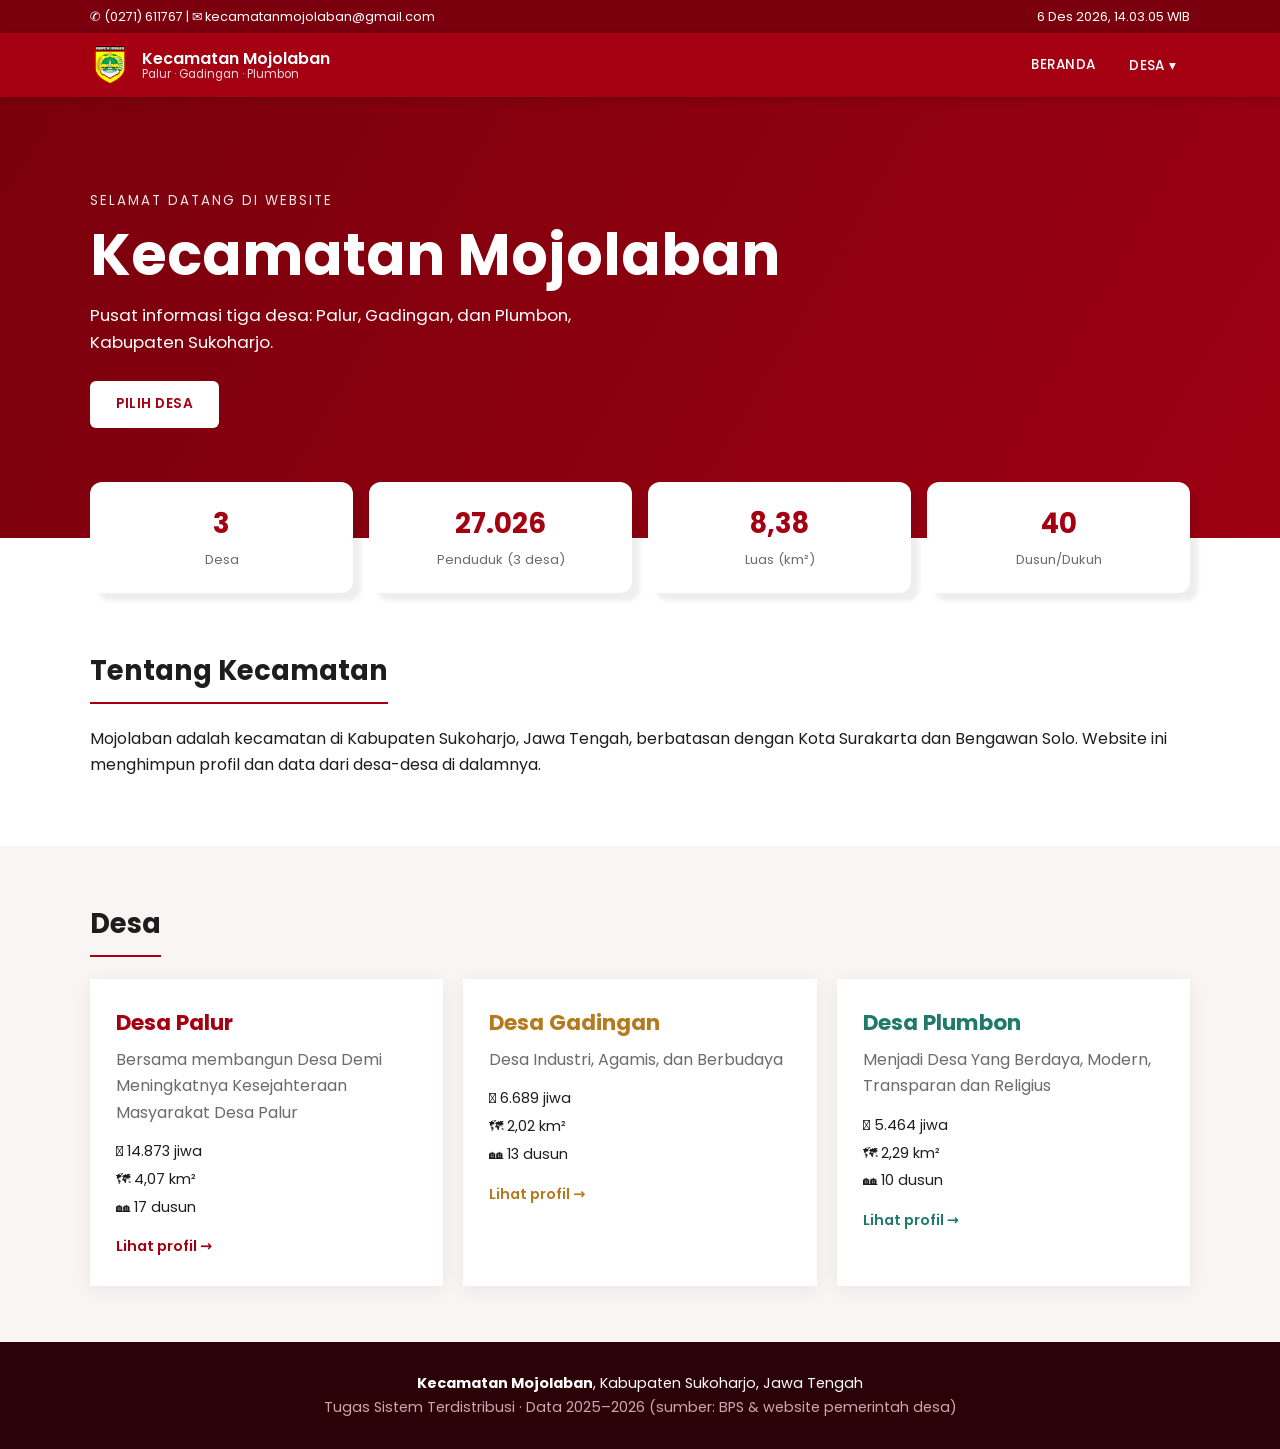
==== desa.html @ d23b4c16 "gajadi wordpress" ====
<!DOCTYPE html>
<html lang="id">
<head>
  <meta charset="UTF-8"><meta name="viewport" content="width=device-width, initial-scale=1">
  <title>Desa · Kecamatan Mojolaban</title>
  <link rel="preconnect" href="https://fonts.googleapis.com">
  <link href="https://fonts.googleapis.com/css2?family=Poppins:wght@400;500;600;700&display=swap" rel="stylesheet">
  <link rel="stylesheet" href="style.css">
</head>
<body>
  <main id="desa-root"></main>
  <script src="data.js"></script>
  <script src="app.js"></script>
</body>
</html>
---- style.css ----
:root{--m:#A50012;--md:#7A000D;--ml:#FBEAEC;--acc:#A50012;--ink:#1d1d1d;--mut:#6b6b6b;--line:#ead9dc}
*{box-sizing:border-box;margin:0;padding:0}
html{scroll-behavior:smooth;scroll-padding-top:130px}
body{font-family:Poppins,system-ui,sans-serif;color:var(--ink);line-height:1.65}
a{color:inherit;text-decoration:none}
.wrap{max-width:1140px;margin:auto;padding:0 20px}
.mut{color:var(--mut)}.small{font-size:.85rem}

/* top & nav */
.topbar{background:var(--md);color:#fff;font-size:.8rem;padding:6px 0}
.topbar .wrap{display:flex;justify-content:space-between;gap:12px;flex-wrap:wrap}
.nav{background:var(--m);color:#fff;position:sticky;top:0;z-index:50;box-shadow:0 2px 8px #0003}
.navin{display:flex;align-items:center;justify-content:space-between;min-height:64px}
.brand{display:flex;align-items:center;gap:12px;font-weight:600;line-height:1.2}
.brand small{display:block;font-weight:400;font-size:.72rem;opacity:.85}
.logo img{width:40px;height:40px;color:var(--m);display:grid;place-items:center;font-weight:700}
#menu{display:flex;gap:6px;align-items:center}
#menu>a,.dd>a{padding:10px 14px;font-weight:500;font-size:.85rem;text-transform:uppercase;letter-spacing:.3px;border-radius:6px}
#menu a:hover{background:#ffffff22}
.dd{position:relative}
.ddm{display:none;position:absolute;top:100%;left:0;background:#fff;color:var(--ink);min-width:190px;border-radius:8px;overflow:hidden;box-shadow:0 8px 20px #0003}
.dd:hover .ddm{display:block}
.ddm a{display:block;padding:10px 16px;font-size:.9rem}.ddm a:hover{background:var(--ml);color:var(--m)}
.burger{display:none;background:none;border:0;color:#fff;font-size:1.6rem;cursor:pointer}

/* hero & banner */
.hero{background:linear-gradient(120deg,#7A000Dee,#A50012cc),#7A000D;color:#fff;padding:90px 0 110px}
.hero small{letter-spacing:2px;opacity:.9}
.hero h1{font-size:clamp(2.2rem,6vw,3.6rem);line-height:1.15;margin:8px 0 14px}
.hero p{max-width:560px;margin-bottom:24px;font-size:1.05rem}
.btn{display:inline-block;background:#fff;color:var(--m);padding:12px 26px;border-radius:6px;font-weight:600;font-size:.85rem;letter-spacing:.5px;text-transform:uppercase}
.banner{background:linear-gradient(120deg,#7A000D,var(--acc));color:#fff;padding:54px 0;text-align:center}
.banner h1{font-size:clamp(1.8rem,5vw,2.8rem);text-transform:uppercase}
.crumb{opacity:.9;margin-top:6px;font-size:.9rem}

/* sections */
.sec{padding:56px 0}.alt{background:#faf5f5}
.sec h2{font-size:1.7rem;margin-bottom:22px;padding-bottom:10px;position:relative;
  width:fit-content;max-width:100%}
.sec h2::after{content:"";position:absolute;left:0;bottom:0;width:100%;height:2px;background:var(--acc)}
.sec h3{margin:26px 0 10px;font-size:1.1rem}
.sec p{margin-bottom:12px}
.grid4{display:grid;grid-template-columns:repeat(auto-fit,minmax(190px,1fr));gap:16px}
.grid3{display:grid;grid-template-columns:repeat(auto-fit,minmax(290px,1fr));gap:20px}
.pull{margin-top:-56px;position:relative}
.stat{background:#fff;border-radius:12px;padding:20px;text-align:center;box-shadow:8px 8px 4px #0001;}
.stat b{display:block;font-size:1.7rem;color:var(--acc)}.stat span{font-size:.82rem;color:var(--mut)}

/* cards */
.dcard{background:#fff;padding:26px;box-shadow:0 4px 18px #0001;transition:.2s;display:block}
.dcard:hover{transform:translateY(-4px);box-shadow:0 10px 26px #0002}
.dcard h3{margin:0 0 6px;color:var(--acc);font-size:1.35rem}
.dcard ul{list-style:none;margin:14px 0;display:grid;gap:4px;font-size:.9rem}
.go{color:var(--acc);font-weight:600;font-size:.9rem}
.bcard{background:#fff;border:1px solid var(--line);border-radius:12px;padding:20px;text-align:center}
.bcard .ic{font-size:2rem}.bcard h4{font-size:.95rem;margin-top:6px}.bcard.dim{opacity:.75}.bcard small{color:var(--mut)}

/* under construction */
.uc{border:2px dashed #d8b9be;background:#fff8f8;border-radius:12px;padding:28px;text-align:center;color:var(--mut);margin:10px 0}
.uc span{font-size:2rem}.uc h4{color:var(--m);margin:4px 0}.uc p{margin:0}

/* desa page */
.subnav{background:#fff;border-bottom:1px solid var(--line);position:sticky;top:64px;z-index:40}
.subnav .wrap{display:flex;justify-content:space-between;align-items:center;gap:10px;flex-wrap:wrap;padding-top:8px;padding-bottom:8px}
.tabs{display:flex;gap:4px;overflow-x:auto}
.tabs a{padding:8px 14px;font-size:.88rem;font-weight:500;border-radius:20px;white-space:nowrap}
.tabs a:hover{background:var(--ml);color:var(--acc)}
.switch{font-size:.8rem;color:var(--mut)}
.switch a{padding:3px 10px;margin-left:4px;border:1px solid var(--line);border-radius:14px}
.switch a.on{background:var(--acc);color:#fff;border-color:var(--acc)}
.visi{background:var(--ml);border-left:5px solid var(--acc);padding:18px 22px;margin-bottom:10px}
.visi small{letter-spacing:2px;color:var(--acc);font-weight:600}.visi p{font-size:1.15rem;font-weight:500;margin:4px 0 0}
.misi{padding-left:22px;display:grid;gap:8px}
.kv{display:grid;grid-template-columns:200px minmax(260px,460px);gap:1px;
  width:fit-content;max-width:100%;
  background:var(--line);border:1px solid var(--line);overflow:hidden;margin-top:14px}
.kv dt,.kv dd{background:#fff;padding:10px 16px}
.kv dt{font-weight:600;background:#fcf7f7}
.kv a{color:var(--acc);text-decoration:underline}
.chips{display:flex;flex-wrap:wrap;gap:8px}
.chips span{background:var(--ml);color:var(--md);padding:5px 14px;border-radius:20px;font-size:.88rem}
.people{display:grid;grid-template-columns:repeat(auto-fill,minmax(190px,1fr));gap:18px}
.person{text-align:center;background:#fff;border:1px solid var(--line);border-radius:12px;padding:18px}
.person img,.ph{width:100%;aspect-ratio:3/4;object-fit:cover;border-radius:8px;margin-bottom:10px}
.ph{display:grid;place-items:center;background:var(--ml);color:var(--acc);font-size:3rem;font-weight:700}
.person small{display:block;color:var(--mut)}
.list2{list-style:none;display:grid;grid-template-columns:repeat(auto-fill,minmax(260px,1fr));gap:8px}
.list2 li{background:#fff;border:1px solid var(--line);padding:10px 14px;border-radius:8px}

/* kependudukan: kartu kiri, pie kanan */
.pop{--c1:var(--acc);--c2:color-mix(in srgb,var(--acc) 30%,#fff);
  display:grid;grid-template-columns:minmax(0,1.3fr) minmax(0,1fr);gap:28px;align-items:center}
.pop-cards{display:grid;grid-template-columns:1fr 1fr;gap:16px}
.stat.l-l{border-top-color:var(--c1)}
.stat.l-p{border-top-color:var(--c2)}
.pie-box{text-align:center;margin:0}
.pie{width:min(100%,240px);aspect-ratio:1;border-radius:50%;margin:0 auto;
  background:conic-gradient(var(--c1) 0 var(--l),var(--c2) 0);
  box-shadow:0 4px 16px #0002}
.legend{display:flex;justify-content:center;gap:18px;flex-wrap:wrap;margin-top:14px;font-size:.9rem;color:var(--mut)}
.dot{display:inline-block;width:12px;height:12px;border-radius:50%;margin-right:6px;vertical-align:-1px}
.dot.l{background:var(--c1)}.dot.p{background:var(--c2)}

footer{background:#2a0207;color:#fff;padding:30px 0;text-align:center;font-size:.9rem}footer .mut{color:#c9a9ad}

/* kompas batas wilayah */
.compass{display:grid;grid-template-columns:1fr minmax(180px,260px) 1fr;grid-template-areas:". n ." "w rose e" ". s .";
  gap:14px;align-items:center;justify-items:center;max-width:820px;margin:18px auto 6px}
.cp{background:#fff;border:1px solid var(--line);
  padding:12px 16px;text-align:center;width:100%;max-width:240px;box-shadow:0 3px 12px #0001}
.cp small{display:block;letter-spacing:2px;font-size:.7rem;font-weight:600;color:var(--acc)}
.cp b{font-weight:500;font-size:.95rem}
.cp.n{grid-area:n}.cp.s{grid-area:s}.cp.e{grid-area:e}.cp.w{grid-area:w}
.rose{grid-area:rose;width:100%;}
.rose svg{width:100%;height:auto;display:block}
.rose .ring{fill:#fff;stroke:var(--acc);stroke-width:2}
.rose .ring.thin{fill:var(--ml);stroke-width:1;stroke-dasharray:3 4}
.rose .ptr{
  fill:var(--acc);
  /* stroke:#000;
  stroke-width:1;        */
}
.rose .ptr.n{fill:var(--md)}
.rose .ptr.s{fill:var(--md)}
.rose .hub{fill:#fff;stroke:var(--acc);stroke-width:2}
.rose .lt{font:700 13px Poppins,sans-serif;fill:var(--md);text-anchor:middle}

.map iframe{display:block;width:50%;aspect-ratio:16/9;min-height:280px;border:0}

@media(max-width:820px){
  .burger{display:block}
  #menu{display:none;position:absolute;top:100%;left:0;right:0;background:var(--md);flex-direction:column;align-items:stretch;padding:10px}
  #menu.open{display:flex}
  .ddm{display:block;position:static;background:none;box-shadow:none;color:#fff}
  .ddm a{padding-left:30px}.ddm a:hover{background:#ffffff22;color:#fff}
  .kv{grid-template-columns:1fr}
  .subnav{top:64px}
  /* .compass{grid-template-columns:1fr 1fr;grid-template-areas:"n n" "rose rose" "w e" "s s"} */
  .rose{max-width:220px} 
  .kv{grid-template-columns:1fr;width:100%}
  .pop{grid-template-columns:1fr}
}
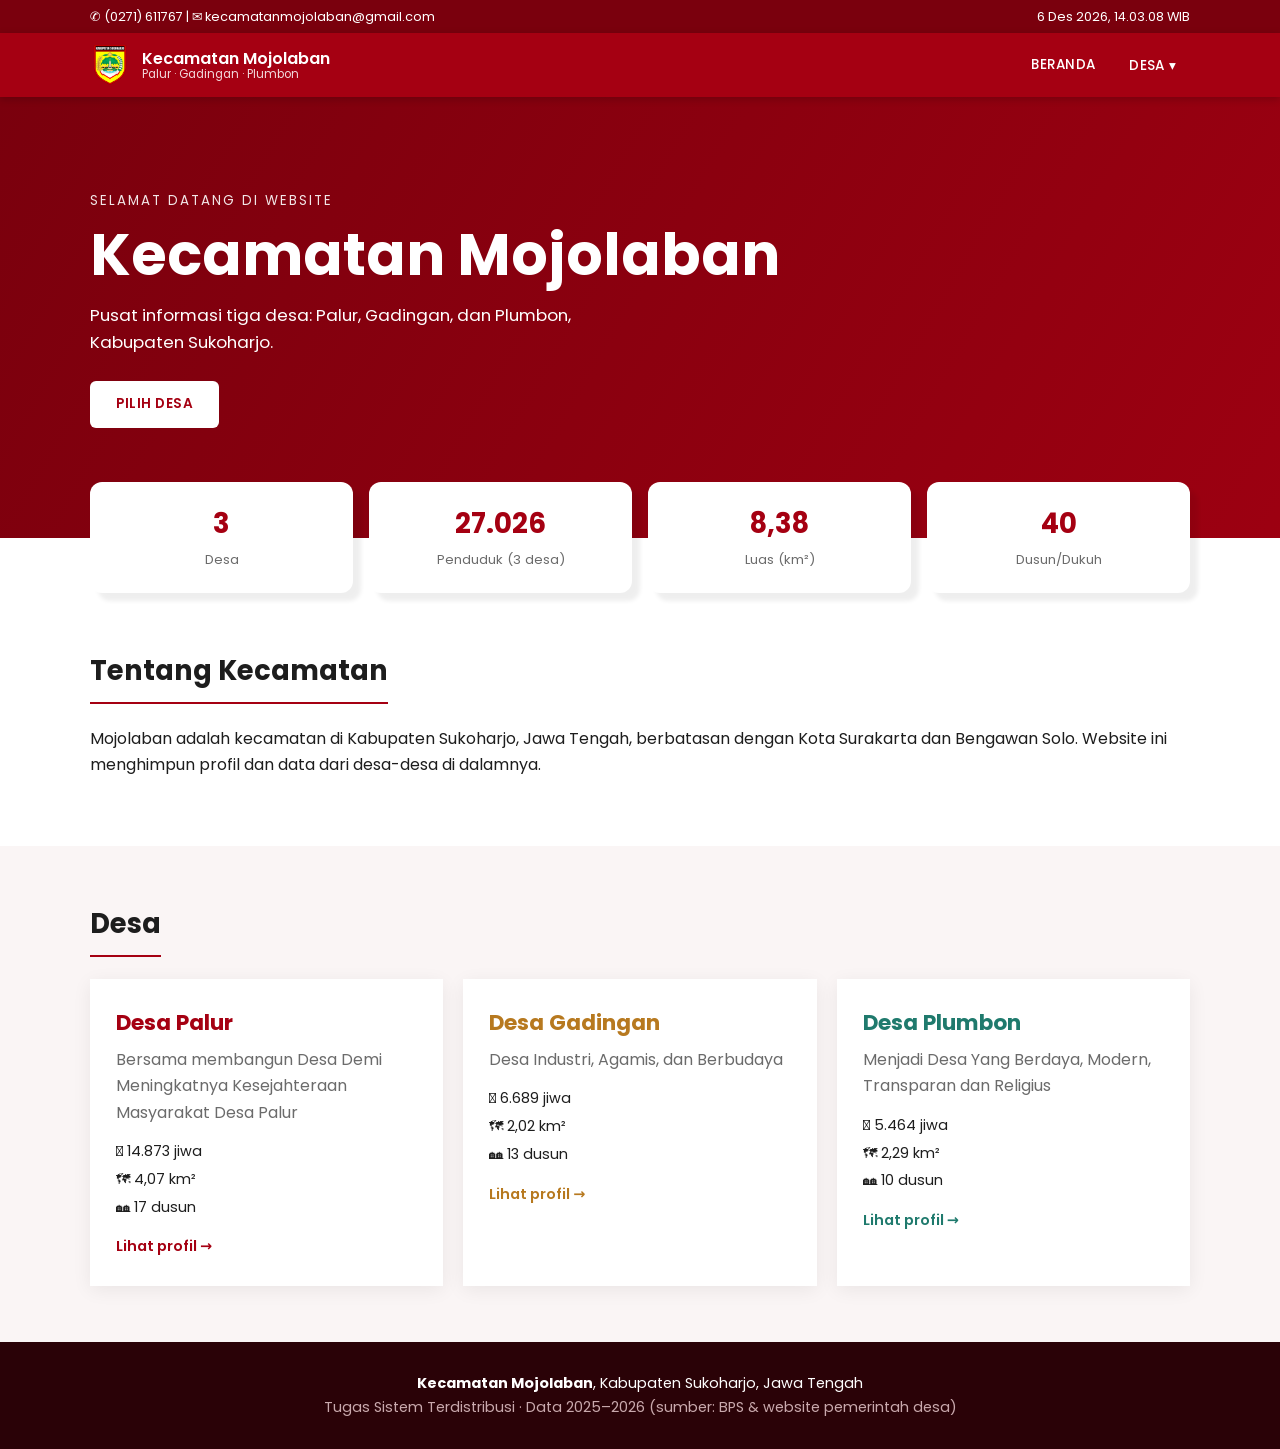
==== commit 0853af47: "update" ====
--- a/desa.html
+++ b/desa.html
@@ -6,6 +6,7 @@
   <link rel="preconnect" href="https://fonts.googleapis.com">
   <link href="https://fonts.googleapis.com/css2?family=Poppins:wght@400;500;600;700&display=swap" rel="stylesheet">
   <link rel="stylesheet" href="style.css">
+  <link rel="icon" type="image/x-icon" href="img/logo.png">
 </head>
 <body>
   <main id="desa-root"></main>
--- a/style.css
+++ b/style.css
@@ -79,11 +79,16 @@
 .kv a{color:var(--acc);text-decoration:underline}
 .chips{display:flex;flex-wrap:wrap;gap:8px}
 .chips span{background:var(--ml);color:var(--md);padding:5px 14px;border-radius:20px;font-size:.88rem}
-.people{display:grid;grid-template-columns:repeat(auto-fill,minmax(190px,1fr));gap:18px}
-.person{text-align:center;background:#fff;border:1px solid var(--line);border-radius:12px;padding:18px}
-.person img,.ph{width:100%;aspect-ratio:3/4;object-fit:cover;border-radius:8px;margin-bottom:10px}
+.people{display:grid;grid-template-columns:repeat(4,220px);gap:4rem;margin-top:10px}
+.person{text-align:center}
+.person img,.ph{width:100%;max-width:230px;aspect-ratio:3/4;object-fit:cover;object-position:top;
+  display:block;margin:0 auto 14px;}
 .ph{display:grid;place-items:center;background:var(--ml);color:var(--acc);font-size:3rem;font-weight:700}
-.person small{display:block;color:var(--mut)}
+.person b{display:block;text-transform:uppercase;font-weight:500;letter-spacing:.5px;font-size:.9rem}
+.person small{display:block;text-transform:uppercase;color:#aaa;font-size:.75rem;letter-spacing:.3px;margin-top:2px}
+.person.utama{margin:0 auto 34px;max-width:220px}
+.person.utama img,.person.utama .ph{max-width:220px}
+.person.utama b{font-size:1.1rem;color:var(--acc)}
 .list2{list-style:none;display:grid;grid-template-columns:repeat(auto-fill,minmax(260px,1fr));gap:8px}
 .list2 li{background:#fff;border:1px solid var(--line);padding:10px 14px;border-radius:8px}
 
@@ -139,4 +144,7 @@
   .rose{max-width:220px} 
   .kv{grid-template-columns:1fr;width:100%}
   .pop{grid-template-columns:1fr}
-}+}
+
+@media(max-width:900px){.people{grid-template-columns:repeat(2,1fr)}}
+@media(max-width:480px){.people{grid-template-columns:1fr 1fr;gap:16px}}
